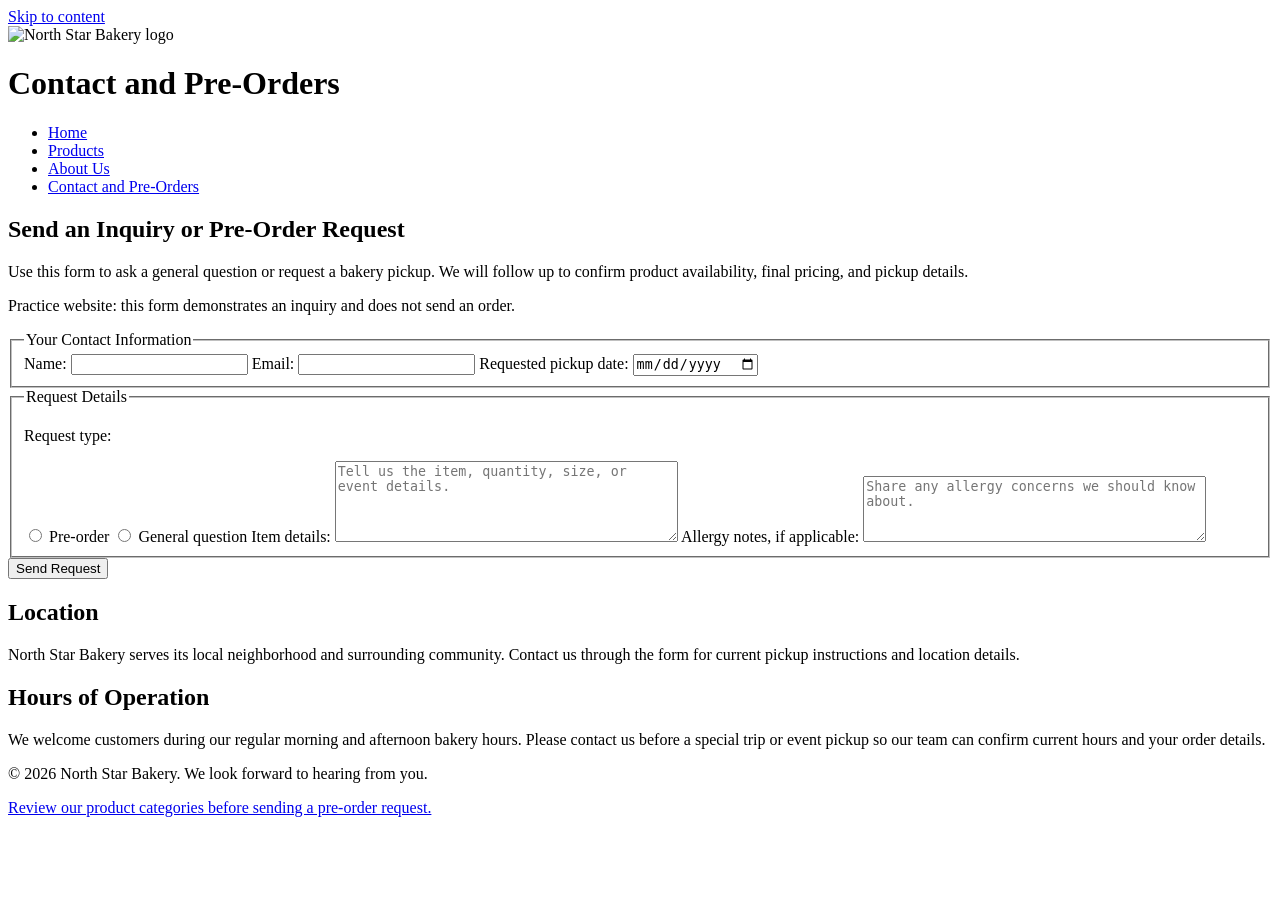
==== contact.html @ 74ec2c54 "Add contact.html" ====
<!DOCTYPE html>
<html lang="en">
<head>
    <meta charset="UTF-8">
    <meta name="viewport" content="width=device-width, initial-scale=1.0">
    <title>North Star Bakery | Contact and Pre-Orders</title>
    <link rel="stylesheet" href="styles.css">
</head>
<body class="contact">
<a class="skip" href="#main">Skip to content</a>
    <header>
        <img src="bakery-logo_c.png" alt="North Star Bakery logo">
        <h1>Contact and Pre-Orders</h1>
        <nav aria-label="Main navigation">
            <ul>
                <li><a href="index.html">Home</a></li>
                <li><a href="products.html">Products</a></li>
                <li><a href="about.html">About Us</a></li>
                <li><a aria-current="page" href="contact.html">Contact and Pre-Orders</a></li>
            </ul>
        </nav>
    </header>

    <main id="main">
        <section>
            <h2>Send an Inquiry or Pre-Order Request</h2>
            <p>Use this form to ask a general question or request a bakery pickup. We will follow up to confirm product availability, final pricing, and pickup details.</p>

            <p class="demo-note">Practice website: this form demonstrates an inquiry and does not send an order.</p>
<form action="#" method="post" onsubmit="event.preventDefault(); document.getElementById('form-status').hidden = false;">
                <fieldset>
                    <legend>Your Contact Information</legend>

                    <label for="name">Name:</label>
                    <input type="text" id="name" name="name" required maxlength="50" minlength="2">

                    <label for="email">Email:</label>
                    <input type="email" id="email" name="email" required>

                    <label for="pickup-date">Requested pickup date:</label>
                    <input type="date" id="pickup-date" name="pickup-date" required>
                </fieldset>

                <fieldset>
                    <legend>Request Details</legend>

                    <p>Request type:</p>
                    <input type="radio" id="preorder" name="request-type" value="pre-order" required>
                    <label for="preorder">Pre-order</label>
                    <input type="radio" id="question" name="request-type" value="general-question">
                    <label for="question">General question</label>

                    <label for="item-details">Item details:</label>
                    <textarea id="item-details" name="item-details" rows="5" cols="40" required maxlength="500" placeholder="Tell us the item, quantity, size, or event details."></textarea>

                    <label for="allergy-notes">Allergy notes, if applicable:</label>
                    <textarea id="allergy-notes" name="allergy-notes" rows="4" cols="40" maxlength="300" placeholder="Share any allergy concerns we should know about."></textarea>
                </fieldset>

                <button type="submit">Send Request</button>
            <p id="form-status" role="status" hidden>Your entries passed validation. This practice form has not sent a request.</p>
</form>
        </section>

        <section>
            <h2>Location</h2>
            <p>North Star Bakery serves its local neighborhood and surrounding community. Contact us through the form for current pickup instructions and location details.</p>
        </section>

        <section>
            <h2>Hours of Operation</h2>
            <p>We welcome customers during our regular morning and afternoon bakery hours. Please contact us before a special trip or event pickup so our team can confirm current hours and your order details.</p>
        </section>
    </main>

    <footer>
        <p>&copy; 2026 North Star Bakery. We look forward to hearing from you.</p>
        <p><a href="products.html">Review our product categories before sending a pre-order request.</a></p>
    </footer>
</body>
</html>
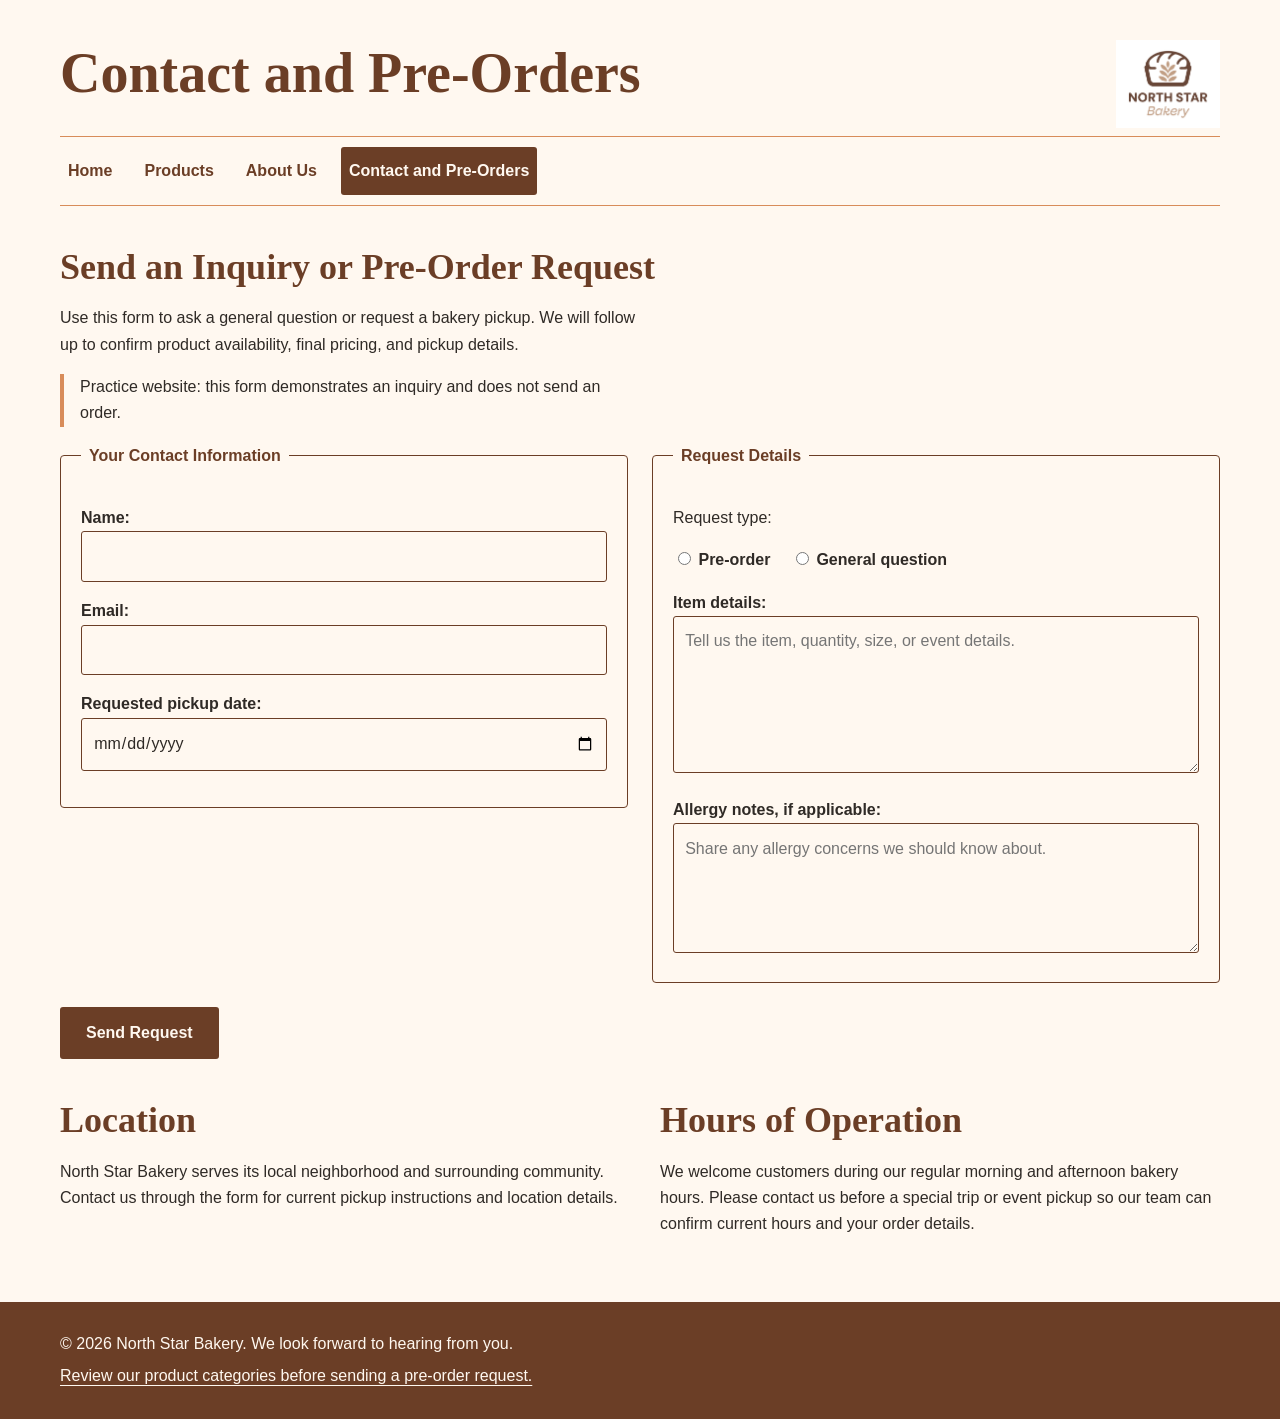
==== commit 6cf08e64: "Add JavaScript form validation and saved-order restore" ====
--- a/contact.html
+++ b/contact.html
@@ -5,6 +5,7 @@
     <meta name="viewport" content="width=device-width, initial-scale=1.0">
     <title>North Star Bakery | Contact and Pre-Orders</title>
     <link rel="stylesheet" href="styles.css">
+    <script src="script.js" defer></script>
 </head>
 <body class="contact">
 <a class="skip" href="#main">Skip to content</a>
@@ -27,18 +28,21 @@
             <p>Use this form to ask a general question or request a bakery pickup. We will follow up to confirm product availability, final pricing, and pickup details.</p>
 
             <p class="demo-note">Practice website: this form demonstrates an inquiry and does not send an order.</p>
-<form action="#" method="post" onsubmit="event.preventDefault(); document.getElementById('form-status').hidden = false;">
+<form id="preorder-form" action="#" method="post" novalidate>
                 <fieldset>
                     <legend>Your Contact Information</legend>
 
                     <label for="name">Name:</label>
-                    <input type="text" id="name" name="name" required maxlength="50" minlength="2">
+                    <input type="text" id="name" name="name" required maxlength="50" minlength="2" aria-describedby="name-error">
+                    <p id="name-error" class="field-error" aria-live="polite"></p>
 
                     <label for="email">Email:</label>
-                    <input type="email" id="email" name="email" required>
+                    <input type="email" id="email" name="email" required aria-describedby="email-error">
+                    <p id="email-error" class="field-error" aria-live="polite"></p>
 
                     <label for="pickup-date">Requested pickup date:</label>
-                    <input type="date" id="pickup-date" name="pickup-date" required>
+                    <input type="date" id="pickup-date" name="pickup-date" required aria-describedby="pickup-date-error">
+                    <p id="pickup-date-error" class="field-error" aria-live="polite"></p>
                 </fieldset>
 
                 <fieldset>
@@ -49,16 +53,19 @@
                     <label for="preorder">Pre-order</label>
                     <input type="radio" id="question" name="request-type" value="general-question">
                     <label for="question">General question</label>
+                    <p id="request-type-error" class="field-error" aria-live="polite"></p>
 
                     <label for="item-details">Item details:</label>
-                    <textarea id="item-details" name="item-details" rows="5" cols="40" required maxlength="500" placeholder="Tell us the item, quantity, size, or event details."></textarea>
+                    <textarea id="item-details" name="item-details" rows="5" cols="40" required minlength="10" maxlength="500" aria-describedby="item-details-error saved-order-note" placeholder="Tell us the item, quantity, size, or event details."></textarea>
+                    <p id="item-details-error" class="field-error" aria-live="polite"></p>
+                    <p id="saved-order-note" class="status-message" role="status" hidden></p>
 
                     <label for="allergy-notes">Allergy notes, if applicable:</label>
                     <textarea id="allergy-notes" name="allergy-notes" rows="4" cols="40" maxlength="300" placeholder="Share any allergy concerns we should know about."></textarea>
                 </fieldset>
 
                 <button type="submit">Send Request</button>
-            <p id="form-status" role="status" hidden>Your entries passed validation. This practice form has not sent a request.</p>
+            <p id="form-status" class="success-message" role="status" hidden>Your entries passed validation. This practice form has not sent a request.</p>
 </form>
         </section>
 
@@ -78,4 +85,4 @@
         <p><a href="products.html">Review our product categories before sending a pre-order request.</a></p>
     </footer>
 </body>
-</html>+</html>
--- a/styles.css
+++ b/styles.css
@@ -0,0 +1,63 @@
+/* Mobile first: shared palette and typography for all four pages. */
+:root { --cream:#FFF8F0; --brown:#6B3E26; --peach:#D88C5A; --charcoal:#2F2A26; }
+* { box-sizing:border-box; }
+body { margin:0; background:var(--cream); color:var(--charcoal); font-family:Arial,sans-serif; font-size:1rem; line-height:1.65; }
+a { color:var(--brown); text-underline-offset:.22em; }
+a:hover { text-decoration-thickness:3px; }
+:focus-visible { outline:3px solid var(--brown); outline-offset:4px; }
+h1,h2,h3 { font-family:Georgia,serif; color:var(--brown); line-height:1.2; }
+h1 { font-size:clamp(2rem,5vw,3.5rem); margin:.5rem 0; }
+h2 { font-size:clamp(1.6rem,3vw,2.25rem); margin:0 0 1rem; }
+h3 { font-size:1.35rem; }
+p { max-width:65ch; }
+header { max-width:1200px; margin:auto; padding:1.5rem 1.25rem 0; }
+header > img { width:88px; height:88px; object-fit:contain; }
+header > p { margin:.5rem 0 1.5rem; }
+nav { border-top:1px solid var(--peach); border-bottom:1px solid var(--peach); margin-top:1.5rem; }
+nav ul { display:flex; flex-wrap:wrap; gap:.25rem 1rem; list-style:none; margin:0; padding:.65rem 0; }
+nav a { display:block; padding:.65rem .5rem; font-weight:bold; text-decoration:none; }
+nav a[aria-current] { background:var(--brown); color:var(--cream); border-radius:3px; }
+main { display:flex; flex-direction:column; gap:2rem; max-width:1200px; margin:auto; padding:2rem 1.25rem 3rem; }
+section { min-width:0; }
+section + section { border-top:1px solid var(--peach); padding-top:1.75rem; }
+img,video { display:block; max-width:100%; height:auto; }
+main img { width:100%; border-radius:4px; }
+audio { width:100%; max-width:32rem; }
+figure { margin:1.5rem 0 0; }
+figcaption { margin-top:.65rem; font-size:.9rem; }
+footer { background:var(--brown); color:var(--cream); padding:1.5rem max(1.25rem,calc((100vw - 1160px)/2)); }
+footer a { color:var(--cream); }
+footer p { margin:.35rem 0; }
+fieldset { min-width:0; margin:1.5rem 0; padding:1.25rem; border:1px solid var(--brown); border-radius:4px; }
+legend { padding:0 .5rem; font-weight:bold; color:var(--brown); }
+label { display:block; font-weight:bold; margin-top:1rem; }
+input,textarea,button { font:inherit; }
+input:not([type=radio]),textarea { width:100%; min-width:0; padding:.7rem; border:1px solid var(--brown); border-radius:3px; color:var(--charcoal); background:var(--cream); }
+textarea { resize:vertical; }
+input[type=radio] + label { display:inline; margin-right:1rem; }
+button { min-height:48px; border:2px solid var(--brown); background:var(--brown); color:var(--cream); padding:.7rem 1.5rem; border-radius:3px; font-weight:bold; cursor:pointer; }
+button:hover { background:var(--cream); color:var(--brown); }
+.demo-note { border-left:4px solid var(--peach); padding-left:1rem; }
+.skip { position:absolute; top:-100px; left:1rem; padding:.7rem; background:var(--cream); }
+.skip:focus { top:0; }
+/* Flexbox changes the stacked mobile content to a two-column layout. */
+@media (min-width:48rem) {
+ header { padding-top:2rem; }
+ header > img { float:right; width:104px; height:104px; }
+ nav { clear:both; }
+ main { flex-direction:row; flex-wrap:wrap; gap:2.5rem; padding-top:2.5rem; }
+ main > section { flex:1 1 calc(50% - 1.25rem); }
+ main > section + section { border-top:0; padding-top:0; }
+ .index main > section:first-child { flex-basis:100%; display:flex; align-items:center; gap:2.5rem; }
+ .intro-copy { flex:1; min-width:0; }
+ .index main > section:first-child > img { width:51%; max-height:350px; object-fit:cover; }
+ .products main > section:first-child { flex-basis:100%; }
+ .products main > section:first-child > img { max-height:360px; object-fit:cover; }
+ .products figure { display:flex; align-items:center; gap:2rem; }
+ .products figure img { width:45%; max-height:280px; object-fit:cover; }
+ .contact main > section:first-child { flex-basis:100%; }
+ form { display:flex; flex-wrap:wrap; align-items:flex-start; gap:1.5rem; }
+ fieldset { flex:1 1 calc(50% - .75rem); margin:0; }
+ form button { align-self:flex-start; }
+ #form-status { flex-basis:100%; }
+}
